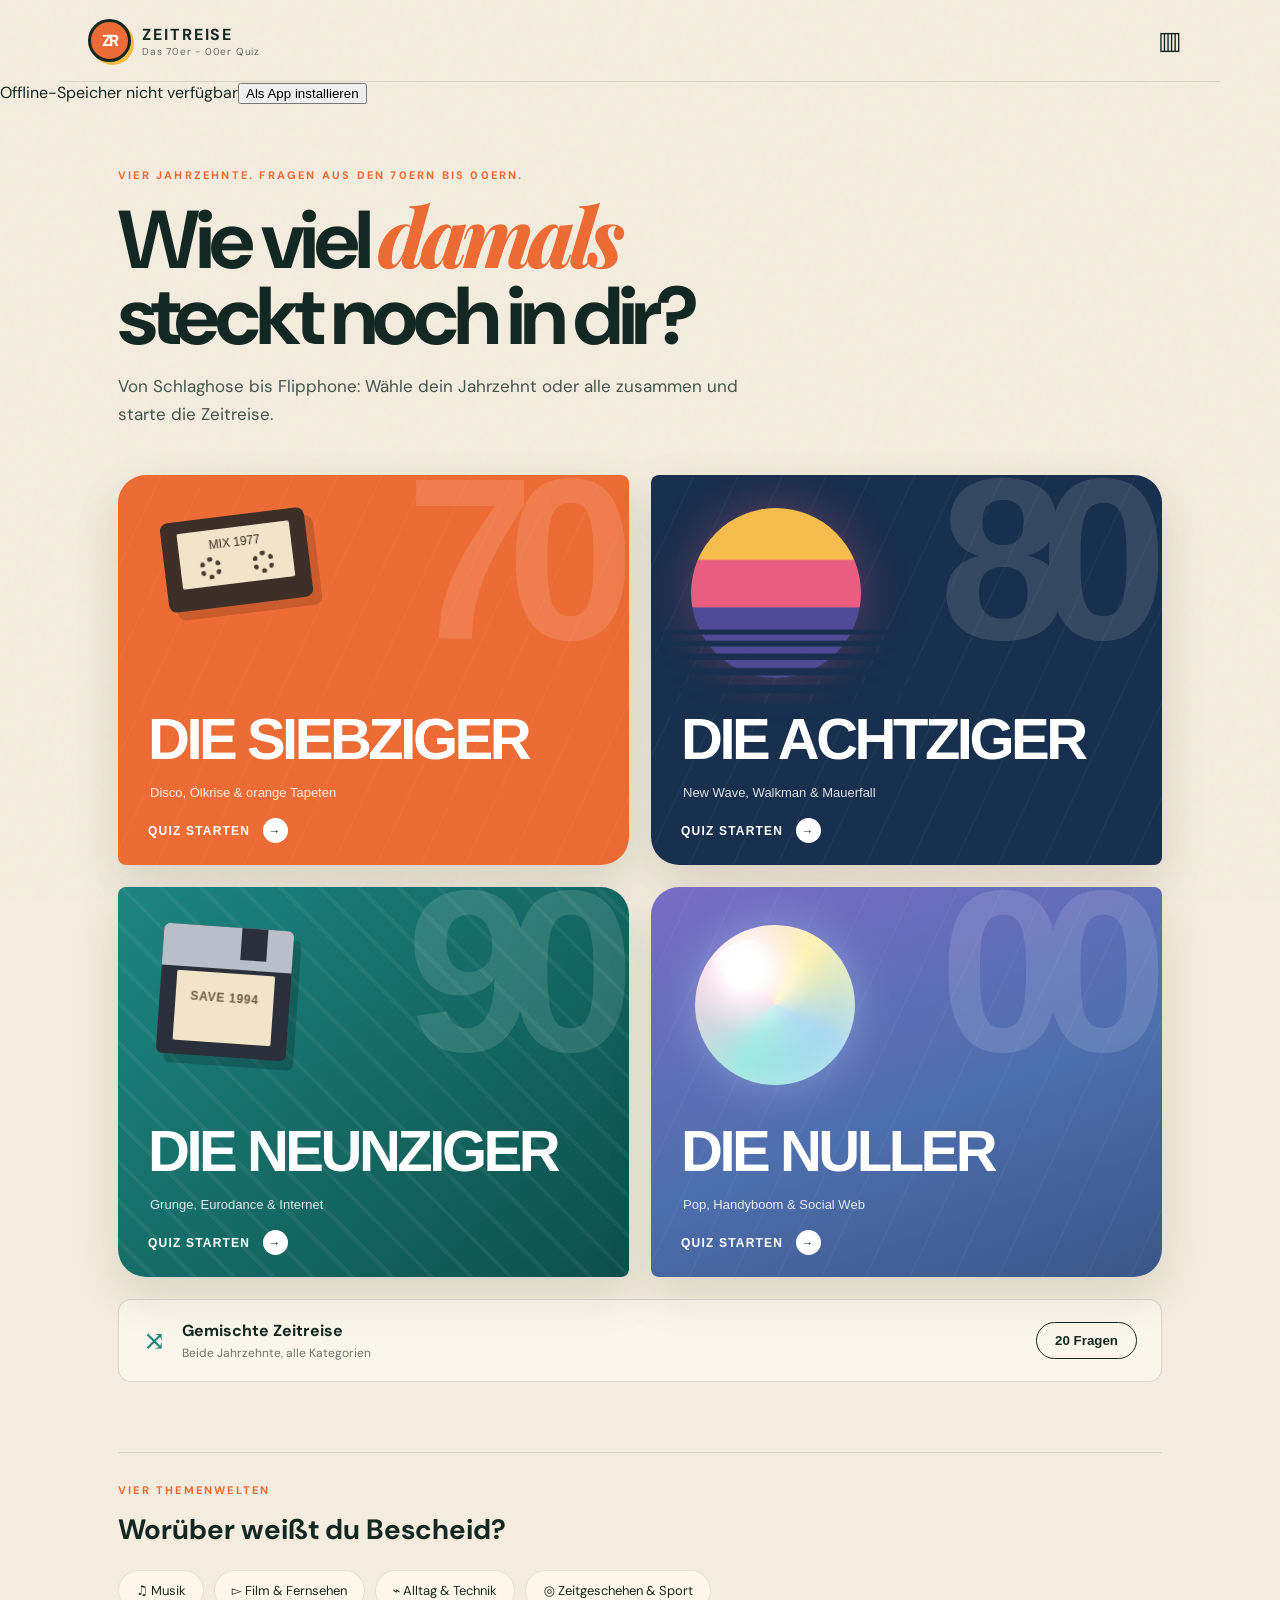
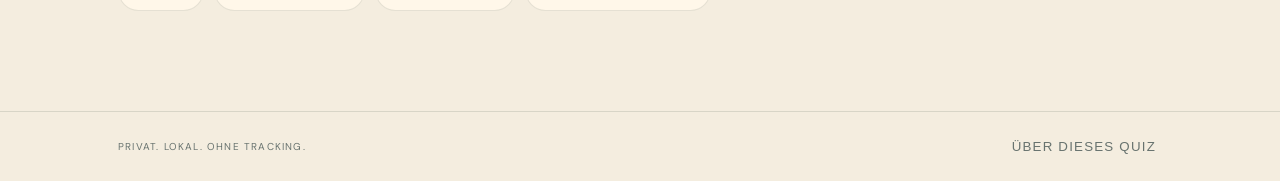
==== site/index.html @ 0e1fc318 "Quiz um 90er & 00er erweitert, Update-Banner, Runde fortsetzen, Pages-Build über site/" ====
<!doctype html>
<html lang="de">
<head>
  <meta charset="utf-8">
  <meta name="viewport" content="width=device-width,initial-scale=1,viewport-fit=cover">
  <meta name="theme-color" content="#f4b942">
  <meta name="description" content="Zeitreise-Quiz durch die 70er und 80er – lokal und ohne Tracking spielbar.">
  <title>Zeitreise – Das 70er & 80er Quiz</title>
    <link rel="stylesheet" href="./styles.css">
  <link rel="manifest" href="./manifest.webmanifest">
  <link rel="icon" href="./icons/icon.svg" type="image/svg+xml">
  <link rel="apple-touch-icon" href="./icons/apple-touch-icon.png">
  <meta name="apple-mobile-web-app-capable" content="yes">
  <meta name="apple-mobile-web-app-title" content="Zeitreise">
</head>
<body>
  <div id="updateBanner" role="status" hidden><span>Neue Version verfügbar</span><button id="updateNowBtn" type="button">Update installieren</button><button id="updateLaterBtn" type="button" aria-label="Später">×</button></div>
  <div class="grain" aria-hidden="true"></div>
  <header class="topbar">
    <a class="brand" href="#" aria-label="Zur Startseite">
      <span class="brand-mark">ZR</span>
      <span><strong>ZEITREISE</strong><small>Das 70er - 00er Quiz</small></span>
    </a>
    <button id="statsBtn" class="icon-btn" type="button" aria-label="Statistik öffnen">▥</button>
  </header>

  <aside class="pwa-bar" aria-label="App und Offline-Status"><span id="offlineStatus" role="status">Offline-Speicher wird vorbereitet …</span><button id="installBtn" type="button">Als App installieren</button><button id="updateBtn" type="button" hidden>Update laden</button></aside>
  <main id="app" class="shell">
    <section id="homeView" class="view active">
      <div class="hero">
        <p class="eyebrow">Vier Jahrzehnte. Fragen aus den 70ern bis 00ern.</p>
        <h1>Wie viel <em>damals</em><br>steckt noch in dir?</h1>
        <p class="lead">Von Schlaghose bis Flipphone: Wähle dein Jahrzehnt oder alle zusammen und starte die Zeitreise.</p>
      </div>

      <div id="resumeBox" class="quick-play" hidden>
        <div><span class="shuffle-icon">↻</span><div><h2>Unbeendete Runde</h2><p id="resumeInfo"></p></div></div>
        <div style="display:flex;gap:10px;align-items:center"><button id="resumeBtn" class="pill-btn" type="button">Fortsetzen</button><button id="discardBtn" class="icon-btn" type="button" aria-label="Gespeicherte Runde verwerfen">×</button></div>
      </div>

      <div class="decade-grid" aria-label="Jahrzehnt auswählen">
        <button class="decade-card seventies" data-decade="70er" type="button">
          <span class="tape" aria-hidden="true"><i></i><i></i></span>
          <span class="decade-number">70</span>
          <span class="decade-title">DIE SIEBZIGER</span>
          <span class="decade-copy">Disco, Ölkrise & orange Tapeten</span>
          <span class="card-cta">Quiz starten <b>→</b></span>
        </button>
        <button class="decade-card eighties" data-decade="80er" type="button">
          <span class="pixel-sun" aria-hidden="true"></span>
          <span class="decade-number">80</span>
          <span class="decade-title">DIE ACHTZIGER</span>
          <span class="decade-copy">New Wave, Walkman & Mauerfall</span>
          <span class="card-cta">Quiz starten <b>→</b></span>
        </button>
        <button class="decade-card nineties" data-decade="90er" type="button">
          <span class="floppy" aria-hidden="true"><i class="shutter"></i></span>
          <span class="decade-number">90</span>
          <span class="decade-title">DIE NEUNZIGER</span>
          <span class="decade-copy">Grunge, Eurodance & Internet</span>
          <span class="card-cta">Quiz starten <b>→</b></span>
        </button>
        <button class="decade-card zeros" data-decade="00er" type="button">
          <span class="y2k-orb" aria-hidden="true"></span>
          <span class="decade-number">00</span>
          <span class="decade-title">DIE NULLER</span>
          <span class="decade-copy">Pop, Handyboom & Social Web</span>
          <span class="card-cta">Quiz starten <b>→</b></span>
        </button>
      </div>

      <section class="quick-play" aria-labelledby="quickTitle">
        <div><span class="shuffle-icon">⤨</span><div><h2 id="quickTitle">Gemischte Zeitreise</h2><p>Beide Jahrzehnte, alle Kategorien</p></div></div>
        <button id="mixedBtn" class="pill-btn" type="button">20 Fragen</button>
      </section>

      <section class="category-strip" aria-labelledby="catTitle">
        <div class="section-head"><div><p class="eyebrow">Vier Themenwelten</p><h2 id="catTitle">Worüber weißt du Bescheid?</h2></div></div>
        <div class="chips">
          <span data-category="Musik">♫ Musik</span>
          <span data-category="Film & Fernsehen">▻ Film & Fernsehen</span>
          <span data-category="Alltag & Technik">⌁ Alltag & Technik</span>
          <span data-category="Zeitgeschehen & Sport">◎ Zeitgeschehen & Sport</span>
        </div>
      </section>
    </section>

    <section id="setupView" class="view" aria-labelledby="setupTitle">
      <button class="back-link" data-action="home" type="button">← Zurück</button>
      <p class="eyebrow">Deine Runde</p>
      <h1 id="setupTitle">Zeitmaschine einstellen</h1>
      <div class="setup-panel">
        <fieldset><legend>Jahrzehnt</legend><div id="decadeOptions" class="segmented"></div></fieldset>
        <fieldset><legend>Kategorien</legend><div id="categoryOptions" class="check-grid"></div></fieldset>
        <fieldset><legend>Anzahl der Fragen</legend><div id="countOptions" class="segmented compact"></div></fieldset>
        <fieldset><legend>Schwierigkeit</legend><div id="difficultyOptions" class="segmented compact"></div></fieldset>
        <button id="startBtn" class="primary-btn" type="button">Zeitreise starten <span>→</span></button>
        <p id="availableNote" class="available-note"></p>
      </div>
    </section>

    <section id="quizView" class="view" aria-live="polite">
      <div class="quiz-top">
        <button id="quitBtn" class="icon-btn dark" type="button" aria-label="Quiz beenden">×</button>
        <div class="progress-wrap"><div class="progress-meta"><span id="progressText"></span><span id="scoreText"></span></div><div class="progress-track"><i id="progressBar"></i></div></div>
      </div>
      <article class="question-card">
        <div class="question-meta"><span id="categoryBadge"></span><span id="difficultyBadge"></span></div>
        <h2 id="questionText"></h2>
        <div id="answers" class="answers"></div>
        <div id="feedback" class="feedback" hidden>
          <div><strong id="feedbackTitle"></strong><p id="explanation"></p><a id="sourceLink" target="_blank" rel="noopener noreferrer">Faktenquelle ↗</a></div>
          <button id="nextBtn" class="primary-btn small" type="button">Weiter <span>→</span></button>
        </div>
      </article>
    </section>

    <section id="resultView" class="view" aria-labelledby="resultTitle">
      <div class="result-hero">
        <div id="resultDial" class="result-dial"><span id="resultPercent"></span><small>richtig</small></div>
        <p class="eyebrow">Runde beendet</p>
        <h1 id="resultTitle"></h1>
        <p id="resultCopy" class="lead"></p>
      </div>
      <div id="resultStats" class="result-stats"></div>
      <div class="result-actions"><button id="againBtn" class="primary-btn" type="button">Noch einmal <span>↻</span></button><button class="secondary-btn" data-action="home" type="button">Startseite</button></div>
      <section class="review"><h2>Fragen ansehen</h2><div id="reviewList"></div></section>
    </section>
  </main>

  <dialog id="statsDialog">
    <button class="dialog-close" type="button" aria-label="Schließen">×</button>
    <p class="eyebrow">Lokale Statistik</p><h2>Deine Zeitreisen</h2>
    <div id="lifetimeStats"></div>
    <button id="resetStats" class="danger-link" type="button">Statistik zurücksetzen</button>
  </dialog>

  <footer><span>Privat. Lokal. Ohne Tracking.</span><button id="aboutBtn" type="button">Über dieses Quiz</button></footer>
  <script src="questions.js"></script>
  <script src="app.js"></script>
  <script src="./cache-version.js"></script>
  <script src="./pwa.js"></script>
  <script src="update.js"></script>
</body>
</html>
---- site/styles.css ----
@import url('https://fonts.googleapis.com/css2?family=DM+Sans:wght@400;600;700;800&family=Playfair+Display:ital,wght@1,800&display=swap');
:root{--ink:#142823;--cream:#f4eddf;--paper:#fffaf0;--orange:#ed6b35;--yellow:#f5bb43;--teal:#1d8580;--navy:#182f4d;--pink:#e25782;--green:#608b57;--shadow:0 18px 45px rgba(44,35,20,.13)}
*{box-sizing:border-box}html{scroll-behavior:smooth}body{margin:0;background:var(--cream);color:var(--ink);font-family:'DM Sans',system-ui,sans-serif;min-height:100vh}.grain{position:fixed;inset:0;z-index:-1;pointer-events:none;opacity:.23;background-image:url("data:image/svg+xml,%3Csvg viewBox='0 0 180 180' xmlns='http://www.w3.org/2000/svg'%3E%3Cfilter id='n'%3E%3CfeTurbulence type='fractalNoise' baseFrequency='.9' numOctaves='3' stitchTiles='stitch'/%3E%3C/filter%3E%3Crect width='100%25' height='100%25' filter='url(%23n)' opacity='.13'/%3E%3C/svg%3E")}.topbar{height:82px;display:flex;align-items:center;justify-content:space-between;max-width:1160px;margin:auto;padding:0 28px;border-bottom:1px solid rgba(20,40,35,.13)}.brand{display:flex;gap:11px;align-items:center;color:inherit;text-decoration:none}.brand-mark{width:43px;height:43px;border-radius:50%;display:grid;place-items:center;background:var(--orange);color:#fff;font-weight:800;letter-spacing:-2px;border:3px solid var(--ink);box-shadow:3px 3px 0 var(--yellow)}.brand strong{display:block;font-size:16px;letter-spacing:.12em}.brand small{display:block;font-size:10px;letter-spacing:.08em;opacity:.65}.icon-btn{border:0;background:transparent;font-size:25px;cursor:pointer;color:inherit;width:44px;height:44px;border-radius:50%}.icon-btn:hover{background:rgba(20,40,35,.08)}.shell{max-width:1100px;margin:auto;padding:64px 28px 100px}.view{display:none;animation:rise .35s ease}.view.active{display:block}@keyframes rise{from{opacity:0;transform:translateY(9px)}to{opacity:1;transform:none}}.hero{max-width:800px;margin-bottom:46px}.eyebrow{text-transform:uppercase;letter-spacing:.2em;font-size:11px;font-weight:800;color:var(--orange);margin:0 0 14px}.hero h1,.view>h1,.result-hero h1{font-size:clamp(44px,7vw,82px);line-height:.93;letter-spacing:-.065em;margin:0}.hero h1 em{font-family:'Playfair Display',serif;color:var(--orange);font-weight:800}.lead{font-size:17px;line-height:1.7;max-width:620px;color:#43534e}.decade-grid{display:grid;grid-template-columns:1fr 1fr;gap:22px}.decade-card{position:relative;min-height:390px;padding:30px;text-align:left;border:0;overflow:hidden;cursor:pointer;color:#fff;box-shadow:var(--shadow);transition:.25s transform,.25s box-shadow}.decade-card:hover{transform:translateY(-5px) rotate(-.3deg);box-shadow:0 25px 55px rgba(44,35,20,.2)}.seventies{background:var(--orange);border-radius:28px 8px 28px 8px}.eighties{background:var(--navy);border-radius:8px 28px 8px 28px}.decade-card:before{content:"";position:absolute;inset:0;background:repeating-linear-gradient(115deg,transparent 0 38px,rgba(255,255,255,.035) 39px 40px)}.decade-number{position:absolute;right:22px;top:-30px;font-size:230px;line-height:1;font-weight:800;opacity:.12;letter-spacing:-.12em}.decade-title{position:absolute;left:30px;bottom:100px;font-size:clamp(34px,5vw,58px);line-height:.9;font-weight:800;letter-spacing:-.06em}.decade-copy{position:absolute;left:32px;bottom:65px;font-size:13px;opacity:.86}.card-cta{position:absolute;left:30px;bottom:22px;font-size:12px;font-weight:800;text-transform:uppercase;letter-spacing:.1em}.card-cta b{display:inline-grid;place-items:center;width:25px;height:25px;border-radius:50%;background:#fff;color:var(--ink);margin-left:8px}.tape{position:absolute;left:46px;top:40px;width:145px;height:90px;background:#3d2f28;border-radius:8px;transform:rotate(-7deg);box-shadow:8px 9px 0 rgba(77,35,22,.22)}.tape:before{content:"MIX 1977";font-size:12px;color:#362b24;text-align:center;padding-top:8px;position:absolute;left:16px;right:16px;top:12px;height:48px;background:#f2e4c8;border-radius:2px}.tape i{position:absolute;z-index:2;top:39px;width:22px;height:22px;border:5px dotted #463a32;border-radius:50%}.tape i:first-child{left:35px}.tape i:last-child{right:35px}.pixel-sun{position:absolute;width:170px;height:170px;top:33px;left:40px;border-radius:50%;background:linear-gradient(#f6bc4d 0 30%,#e95e80 31% 58%,#4e4a95 59%);box-shadow:0 0 45px rgba(228,84,130,.35)}.pixel-sun:after{content:"";position:absolute;left:-50px;right:-50px;bottom:-30px;height:95px;background:repeating-linear-gradient(0deg,var(--navy) 0 7px,transparent 8px 16px);transform:perspective(100px) rotateX(25deg)}.quick-play{margin:22px 0 70px;padding:20px 24px;border:1px solid rgba(20,40,35,.14);background:rgba(255,250,240,.62);display:flex;align-items:center;justify-content:space-between;border-radius:13px}.quick-play>div{display:flex;gap:16px;align-items:center}.quick-play h2{font-size:16px;margin:0}.quick-play p{font-size:12px;margin:4px 0 0;color:#6c746f}.shuffle-icon{font-size:27px;color:var(--teal)}.pill-btn,.secondary-btn{border:1px solid currentColor;border-radius:999px;padding:10px 18px;background:transparent;color:var(--ink);font-weight:700;cursor:pointer}.category-strip{padding-top:30px;border-top:1px solid rgba(20,40,35,.13)}.category-strip h2,.review h2{font-size:28px;margin:0 0 22px}.chips{display:flex;flex-wrap:wrap;gap:10px}.chips span{padding:11px 17px;background:#fff7e9;border-radius:999px;font-size:13px;border:1px solid rgba(20,40,35,.11)}.back-link{border:0;background:transparent;padding:0 0 28px;cursor:pointer;font-weight:700;color:#56625e}.setup-panel{margin-top:43px;max-width:760px;background:var(--paper);padding:38px;border:1px solid rgba(20,40,35,.12);border-radius:20px;box-shadow:var(--shadow)}fieldset{border:0;padding:0;margin:0 0 32px}legend{font-size:12px;text-transform:uppercase;letter-spacing:.14em;font-weight:800;margin-bottom:11px}.segmented{display:grid;grid-template-columns:repeat(3,1fr);gap:8px}.segmented.compact{grid-template-columns:repeat(4,1fr)}.choice{position:relative}.choice input{position:absolute;opacity:0}.choice label{display:block;text-align:center;padding:13px 9px;background:#eee8dc;border:2px solid transparent;border-radius:9px;cursor:pointer;font-weight:700;font-size:13px}.choice input:checked+label{background:#fff;border-color:var(--orange);color:var(--orange)}.check-grid{display:grid;grid-template-columns:1fr 1fr;gap:9px}.check-grid .choice label{text-align:left}.primary-btn{width:100%;border:0;border-radius:9px;background:var(--ink);color:#fff;padding:16px 20px;font:700 14px inherit;cursor:pointer;display:flex;justify-content:space-between;align-items:center}.primary-btn:hover{background:var(--orange)}.available-note{text-align:center;font-size:11px;color:#76817d;margin:12px 0 0}.quiz-top{display:flex;align-items:center;gap:20px;max-width:800px;margin:auto auto 28px}.icon-btn.dark{background:var(--ink);color:#fff}.progress-wrap{flex:1}.progress-meta{display:flex;justify-content:space-between;font-size:11px;font-weight:800;text-transform:uppercase;letter-spacing:.1em;margin-bottom:7px}.progress-track{height:7px;background:#d9d3c7;border-radius:9px;overflow:hidden}.progress-track i{display:block;height:100%;width:0;background:var(--orange);transition:.3s}.question-card{max-width:800px;margin:auto;background:var(--paper);padding:clamp(25px,5vw,52px);border-radius:22px;box-shadow:var(--shadow);border:1px solid rgba(20,40,35,.1)}.question-meta{display:flex;gap:8px;margin-bottom:25px}.question-meta span{font-size:10px;text-transform:uppercase;letter-spacing:.12em;font-weight:800;padding:7px 10px;border-radius:99px;background:#eee7d9}.question-meta span:first-child{background:#dbece8;color:#176762}.question-card h2{font-size:clamp(24px,4vw,38px);line-height:1.16;letter-spacing:-.035em;margin:0 0 32px}.answers{display:grid;gap:11px}.answer-btn{border:2px solid #dfd8ca;background:#fffdf7;padding:16px;text-align:left;border-radius:10px;font:600 14px/1.4 inherit;cursor:pointer;transition:.15s}.answer-btn:hover:not(:disabled){border-color:var(--orange);transform:translateX(3px)}.answer-btn.correct{background:#dcebd8;border-color:var(--green);color:#31552b}.answer-btn.wrong{background:#f6d9d6;border-color:#c65c51;color:#79332d}.answer-btn:disabled{cursor:default}.feedback{margin-top:24px;padding-top:22px;border-top:1px solid #ded7ca;display:grid;grid-template-columns:1fr 150px;gap:25px;align-items:end}.feedback strong{font-size:16px}.feedback p{font-size:13px;line-height:1.55;color:#58635f;margin:7px 0}.feedback a{font-size:11px;font-weight:800;color:var(--teal)}.primary-btn.small{align-self:end}.result-hero{text-align:center}.result-hero .lead{margin:15px auto}.result-dial{width:148px;height:148px;border-radius:50%;margin:0 auto 25px;display:grid;place-content:center;background:conic-gradient(var(--orange) var(--p,0%),#ddd5c7 0);position:relative}.result-dial:before{content:"";position:absolute;inset:12px;border-radius:50%;background:var(--cream)}.result-dial span,.result-dial small{position:relative;z-index:1}.result-dial span{font-size:36px;font-weight:800}.result-dial small{font-size:10px;text-transform:uppercase;letter-spacing:.12em}.result-hero h1{font-size:clamp(40px,6vw,68px)}.result-stats{max-width:600px;margin:35px auto;display:grid;grid-template-columns:repeat(3,1fr);gap:10px}.stat-box{background:var(--paper);border-radius:12px;padding:18px;text-align:center;border:1px solid #ddd5c8}.stat-box strong{display:block;font-size:24px}.stat-box span{font-size:10px;text-transform:uppercase;letter-spacing:.1em}.result-actions{max-width:600px;margin:auto;display:grid;grid-template-columns:1fr 1fr;gap:10px}.secondary-btn{border-radius:9px}.review{max-width:800px;margin:70px auto 0}.review-item{border-bottom:1px solid #d3ccbf;padding:17px 4px}.review-item summary{cursor:pointer;font-weight:700;font-size:14px}.review-item p{font-size:12px;line-height:1.55;color:#56625e}.review-item.ok summary:before{content:'✓ ';color:var(--green)}.review-item.no summary:before{content:'× ';color:#c65c51}dialog{border:0;border-radius:20px;background:var(--paper);color:var(--ink);padding:36px;min-width:min(90vw,470px);box-shadow:0 30px 100px #0006}dialog::backdrop{background:#10251fba;backdrop-filter:blur(5px)}.dialog-close{position:absolute;right:15px;top:12px;border:0;background:transparent;font-size:25px;cursor:pointer}.lifetime-grid{display:grid;grid-template-columns:1fr 1fr;gap:10px;margin:25px 0}.danger-link{border:0;background:transparent;color:#b44b44;text-decoration:underline;cursor:pointer;font-size:11px}footer{height:70px;border-top:1px solid rgba(20,40,35,.12);padding:0 max(28px,calc((100vw - 1044px)/2));display:flex;align-items:center;justify-content:space-between;font-size:10px;text-transform:uppercase;letter-spacing:.12em;color:#68736f}footer button{border:0;background:transparent;color:inherit;cursor:pointer;text-transform:inherit;letter-spacing:inherit}.toast{position:fixed;bottom:25px;left:50%;transform:translateX(-50%);background:var(--ink);color:#fff;padding:13px 18px;border-radius:8px;font-size:12px;z-index:20;animation:rise .25s}
@media(max-width:720px){.topbar{height:68px;padding:0 18px}.shell{padding:40px 18px 75px}.decade-grid{grid-template-columns:1fr}.decade-card{min-height:315px}.decade-number{font-size:180px}.quick-play{margin-bottom:50px}.setup-panel{padding:22px}.segmented.compact{grid-template-columns:1fr 1fr}.check-grid{grid-template-columns:1fr}.feedback{grid-template-columns:1fr}.result-stats{grid-template-columns:1fr 1fr}.result-actions{grid-template-columns:1fr}footer{padding:0 18px}.brand small{display:none}}
@media(prefers-reduced-motion:reduce){*{scroll-behavior:auto!important;animation:none!important;transition:none!important}}
/* 90er & 00er Dekaden-Karten, Stil wie 70er/80er */
.nineties{background:linear-gradient(135deg,#1d8580,#0d4f4b);border-radius:8px 28px 8px 28px}
.nineties:before{background:repeating-linear-gradient(45deg,transparent 0 24px,rgba(255,255,255,.05) 24px 28px,transparent 28px 52px,rgba(255,255,255,.05) 52px 56px)}
.floppy{position:absolute;left:42px;top:40px;width:130px;height:130px;background:#2b2f3a;border-radius:6px;transform:rotate(4deg);box-shadow:8px 9px 0 rgba(10,25,30,.25)}
.floppy:before{content:"";position:absolute;left:0;right:0;top:0;height:42px;background:#b8bfc9;border-radius:6px 6px 0 0}
.floppy>.shutter{position:absolute;left:78px;top:0;width:26px;height:32px;background:#2b2f3a}
.floppy:after{content:"SAVE 1994";position:absolute;left:16px;right:16px;bottom:14px;height:52px;background:#f2e4c8;border-radius:2px;font-size:12px;font-weight:800;color:#6b5a41;text-align:center;padding-top:18px;letter-spacing:.06em}
.zeros{background:linear-gradient(160deg,#7a6cc4 0%,#4e6fae 55%,#3a5687 100%);border-radius:28px 8px 28px 8px}
.y2k-orb{position:absolute;width:160px;height:160px;top:38px;left:44px;border-radius:50%;background:radial-gradient(circle at 32% 28%,#ffffff 0 12%,rgba(255,255,255,.55) 26%,rgba(255,255,255,.12) 42%,rgba(255,255,255,0) 60%),conic-gradient(from 210deg,#9be8e0,#f6b6d2,#fdf1a5,#a7d8f0,#9be8e0);box-shadow:0 0 45px rgba(180,215,255,.4),inset 0 0 30px rgba(255,255,255,.25)}
.y2k-orb:after{content:"";position:absolute;left:18px;top:18px;width:52px;height:26px;border-radius:50%;background:linear-gradient(180deg,rgba(255,255,255,.85),rgba(255,255,255,0));transform:rotate(-24deg)}
/* Update-Banner */
#updateBanner{position:sticky;top:0;z-index:30;display:flex;gap:12px;align-items:center;justify-content:center;flex-wrap:wrap;background:var(--orange);color:#fff;padding:10px 16px;font-size:12px;font-weight:700;letter-spacing:.06em;text-transform:uppercase;box-shadow:0 6px 18px rgba(44,35,20,.2)}
#updateBanner button{border:2px solid #fff;background:#fff;color:var(--ink);border-radius:999px;padding:8px 18px;font:800 11px inherit;letter-spacing:.08em;text-transform:uppercase;cursor:pointer}
#updateBanner button:disabled{opacity:.6;cursor:not-allowed}
#updateBanner button#updateLaterBtn{border:0;background:transparent;color:#fff;font-weight:800;padding:4px 10px;cursor:pointer}

[hidden]{display:none!important}
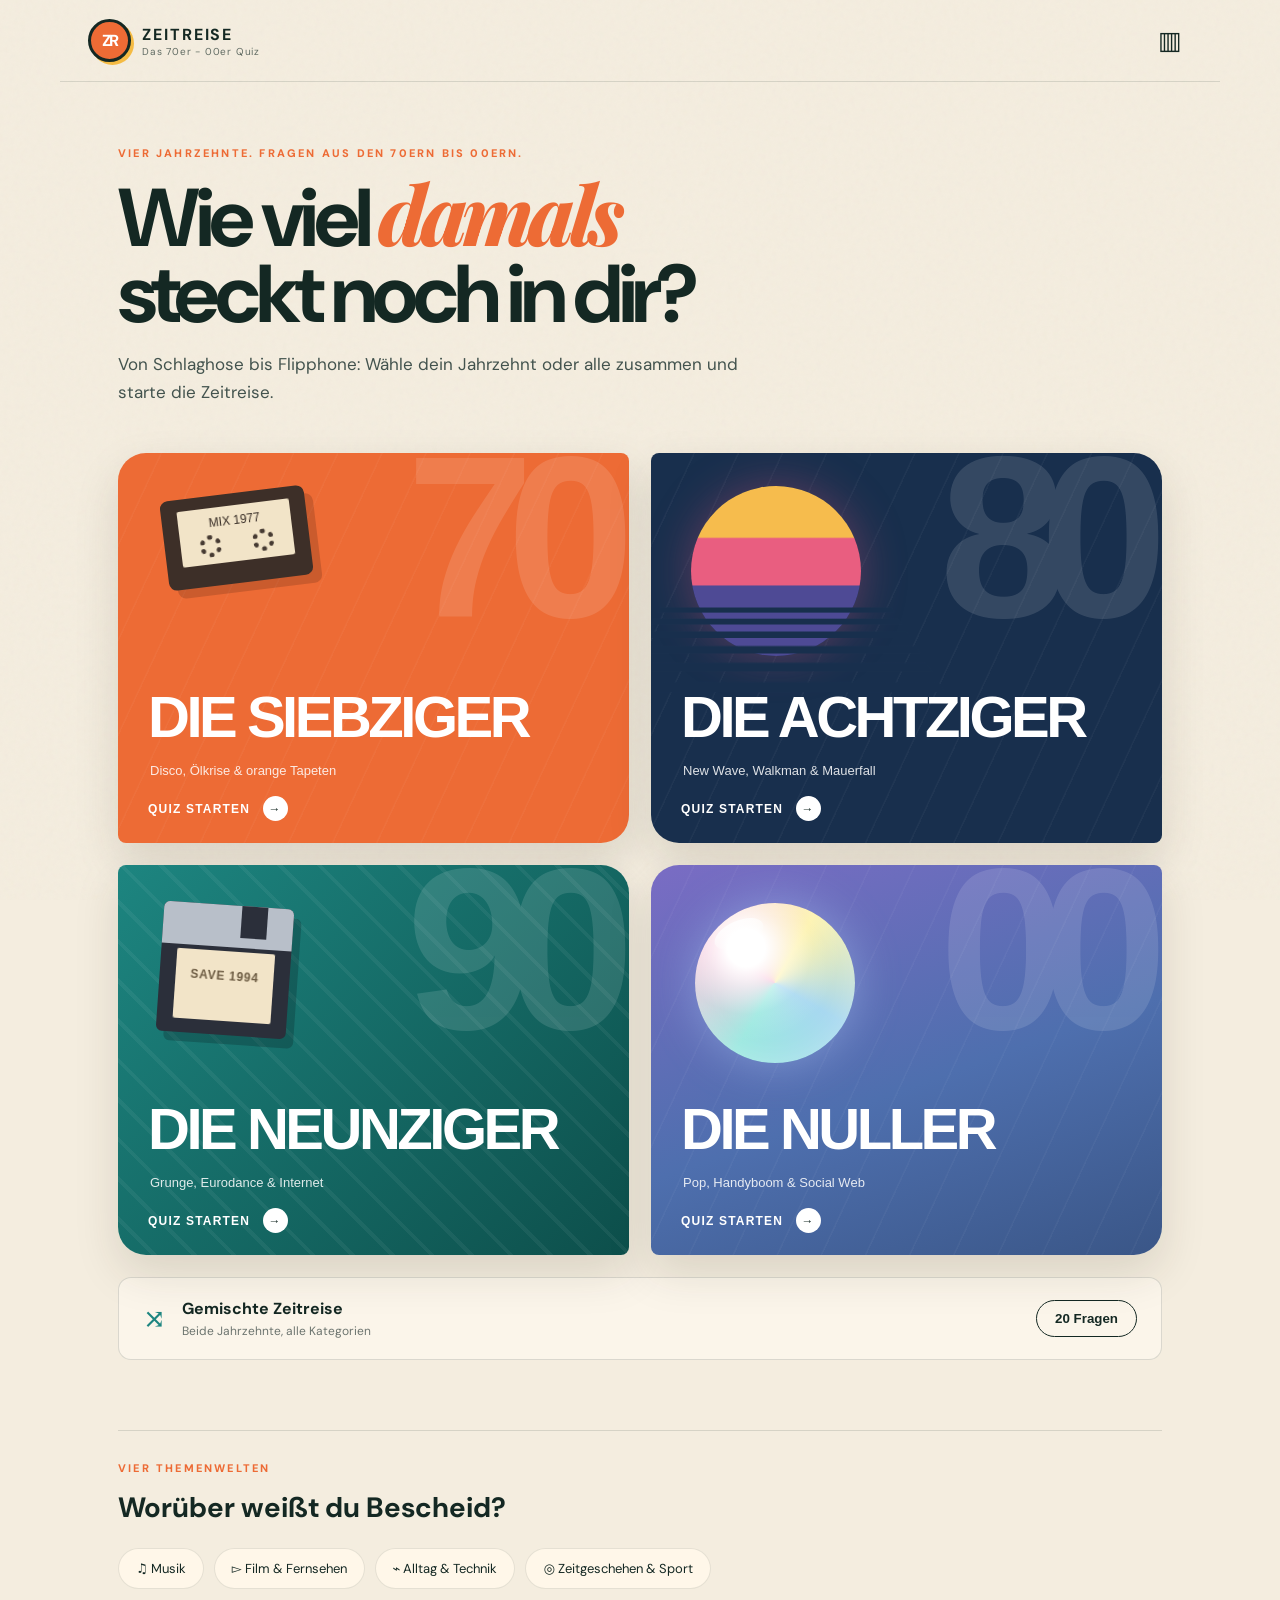
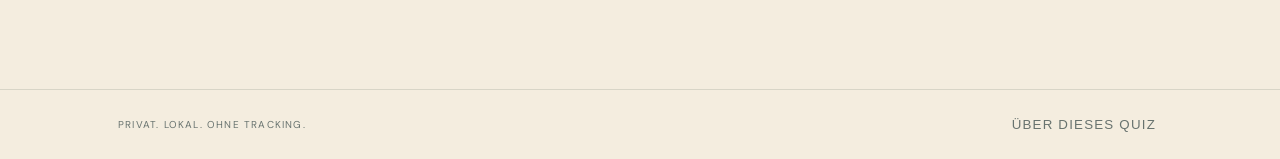
==== commit b2ebd9a3: "PWA/Service-Worker entfernt: simple statische Site, Update-Banner bleibt" ====
--- a/site/index.html
+++ b/site/index.html
@@ -4,14 +4,9 @@
   <meta charset="utf-8">
   <meta name="viewport" content="width=device-width,initial-scale=1,viewport-fit=cover">
   <meta name="theme-color" content="#f4b942">
-  <meta name="description" content="Zeitreise-Quiz durch die 70er und 80er – lokal und ohne Tracking spielbar.">
-  <title>Zeitreise – Das 70er & 80er Quiz</title>
-    <link rel="stylesheet" href="./styles.css">
-  <link rel="manifest" href="./manifest.webmanifest">
-  <link rel="icon" href="./icons/icon.svg" type="image/svg+xml">
-  <link rel="apple-touch-icon" href="./icons/apple-touch-icon.png">
-  <meta name="apple-mobile-web-app-capable" content="yes">
-  <meta name="apple-mobile-web-app-title" content="Zeitreise">
+  <meta name="description" content="Zeitreise-Quiz durch die 70er bis 00er – ohne Anmeldung und ohne Tracking spielbar.">
+  <title>Zeitreise – Das 70er bis 00er Quiz</title>
+  <link rel="stylesheet" href="styles.css">
 </head>
 <body>
   <div id="updateBanner" role="status" hidden><span>Neue Version verfügbar</span><button id="updateNowBtn" type="button">Update installieren</button><button id="updateLaterBtn" type="button" aria-label="Später">×</button></div>
@@ -24,7 +19,6 @@
     <button id="statsBtn" class="icon-btn" type="button" aria-label="Statistik öffnen">▥</button>
   </header>
 
-  <aside class="pwa-bar" aria-label="App und Offline-Status"><span id="offlineStatus" role="status">Offline-Speicher wird vorbereitet …</span><button id="installBtn" type="button">Als App installieren</button><button id="updateBtn" type="button" hidden>Update laden</button></aside>
   <main id="app" class="shell">
     <section id="homeView" class="view active">
       <div class="hero">
@@ -138,8 +132,6 @@
   <footer><span>Privat. Lokal. Ohne Tracking.</span><button id="aboutBtn" type="button">Über dieses Quiz</button></footer>
   <script src="questions.js"></script>
   <script src="app.js"></script>
-  <script src="./cache-version.js"></script>
-  <script src="./pwa.js"></script>
   <script src="update.js"></script>
 </body>
 </html>
